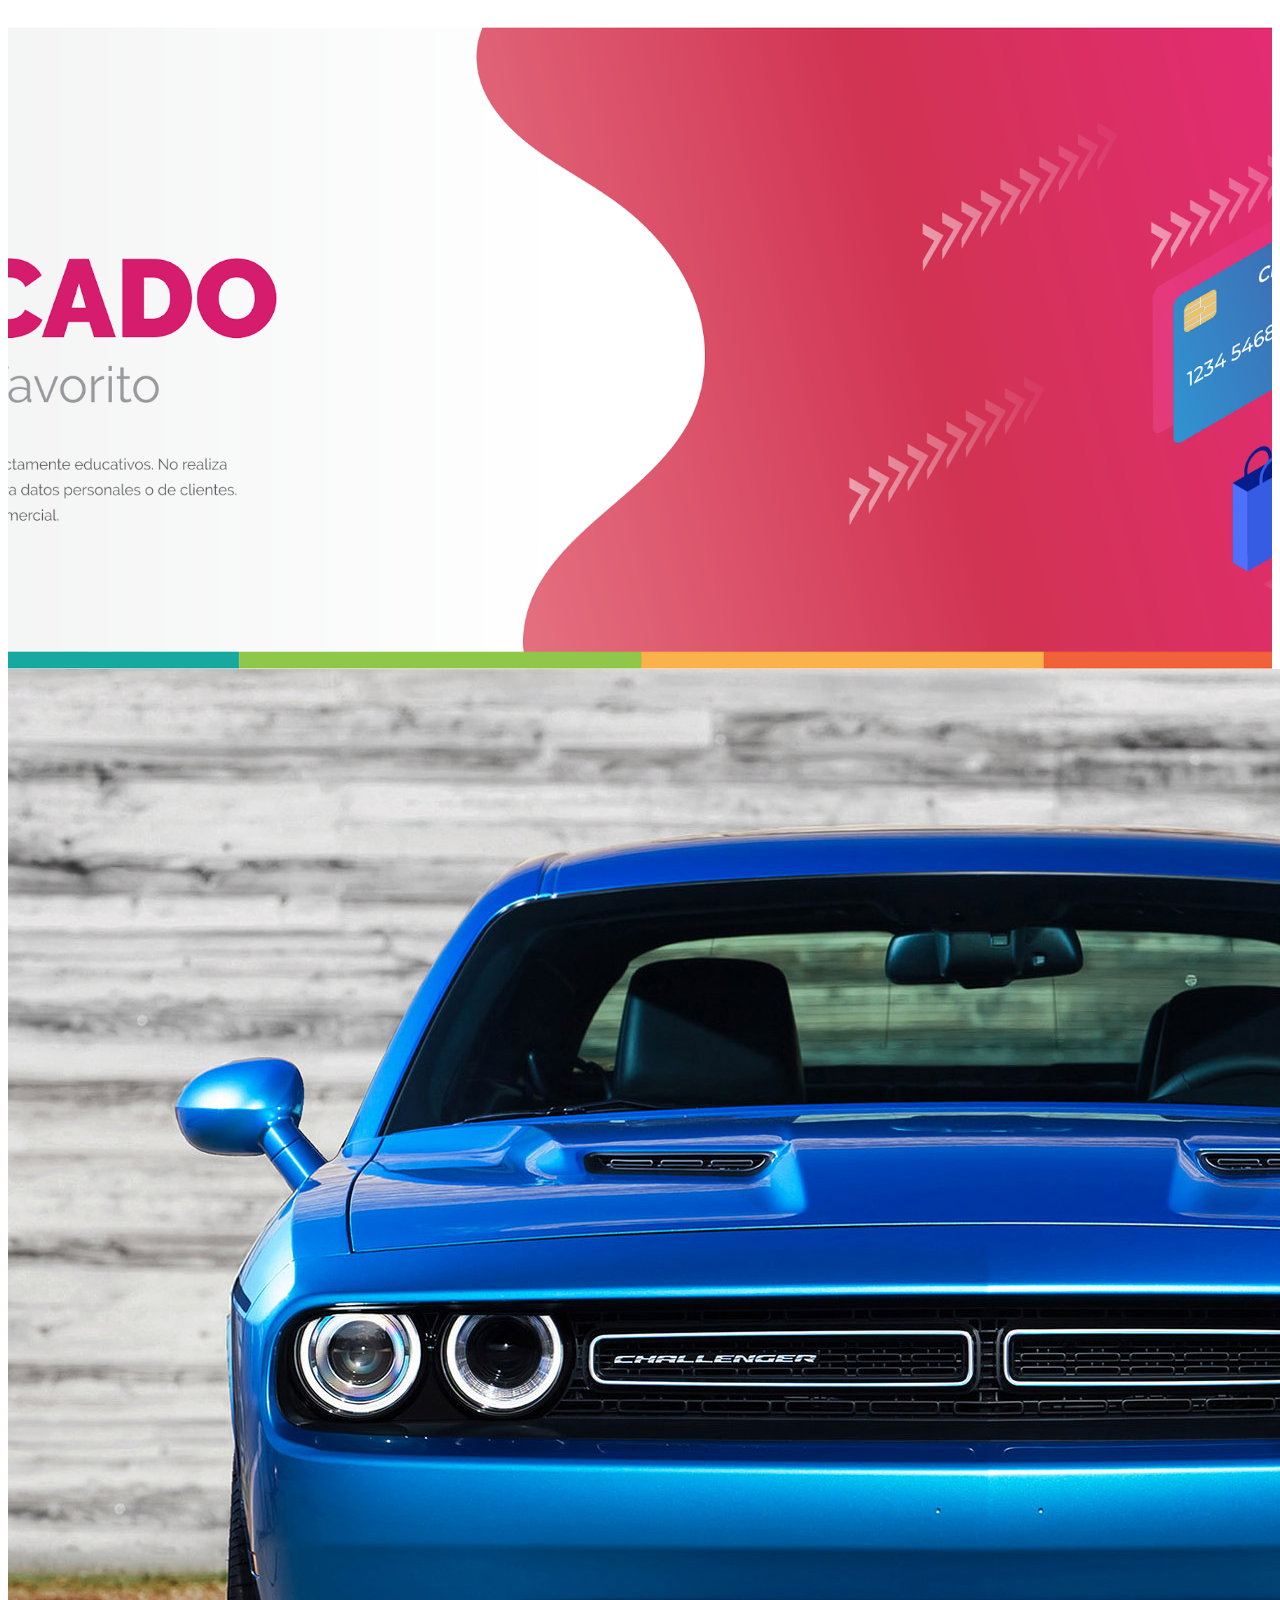
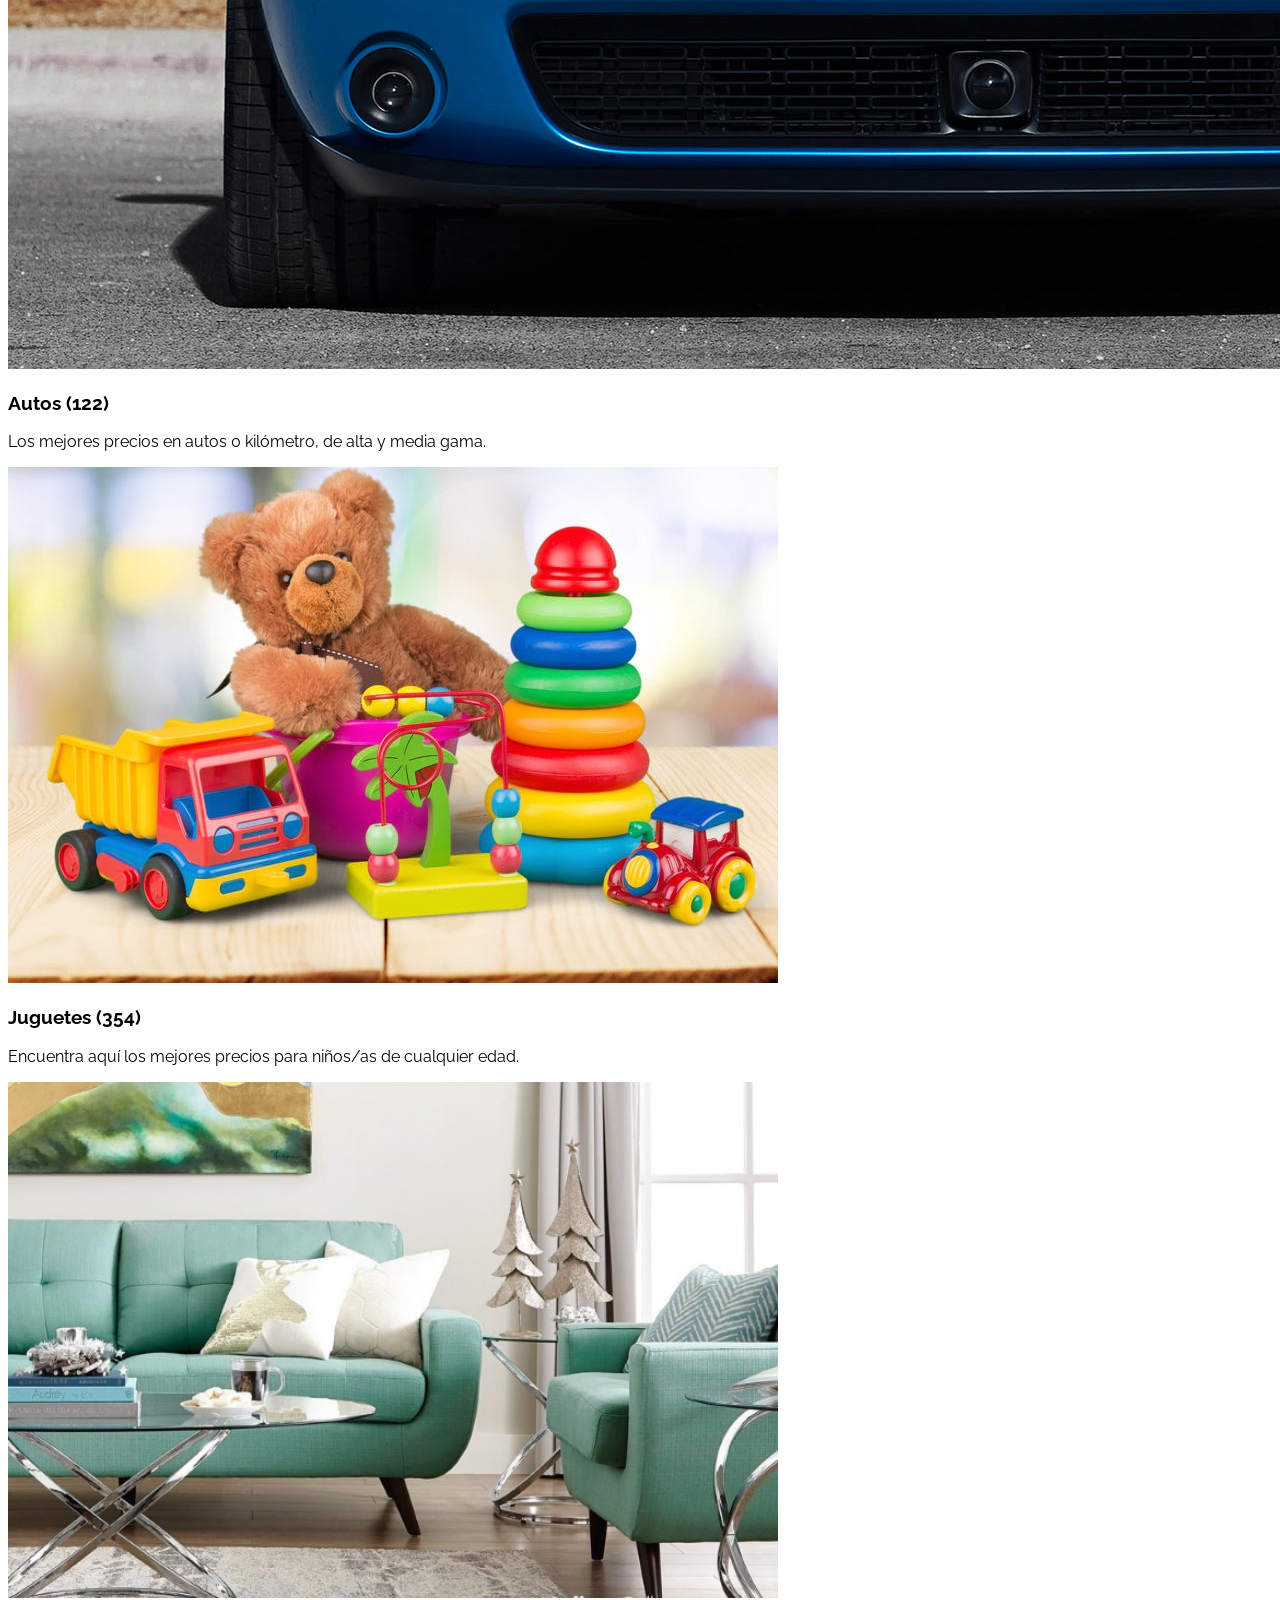
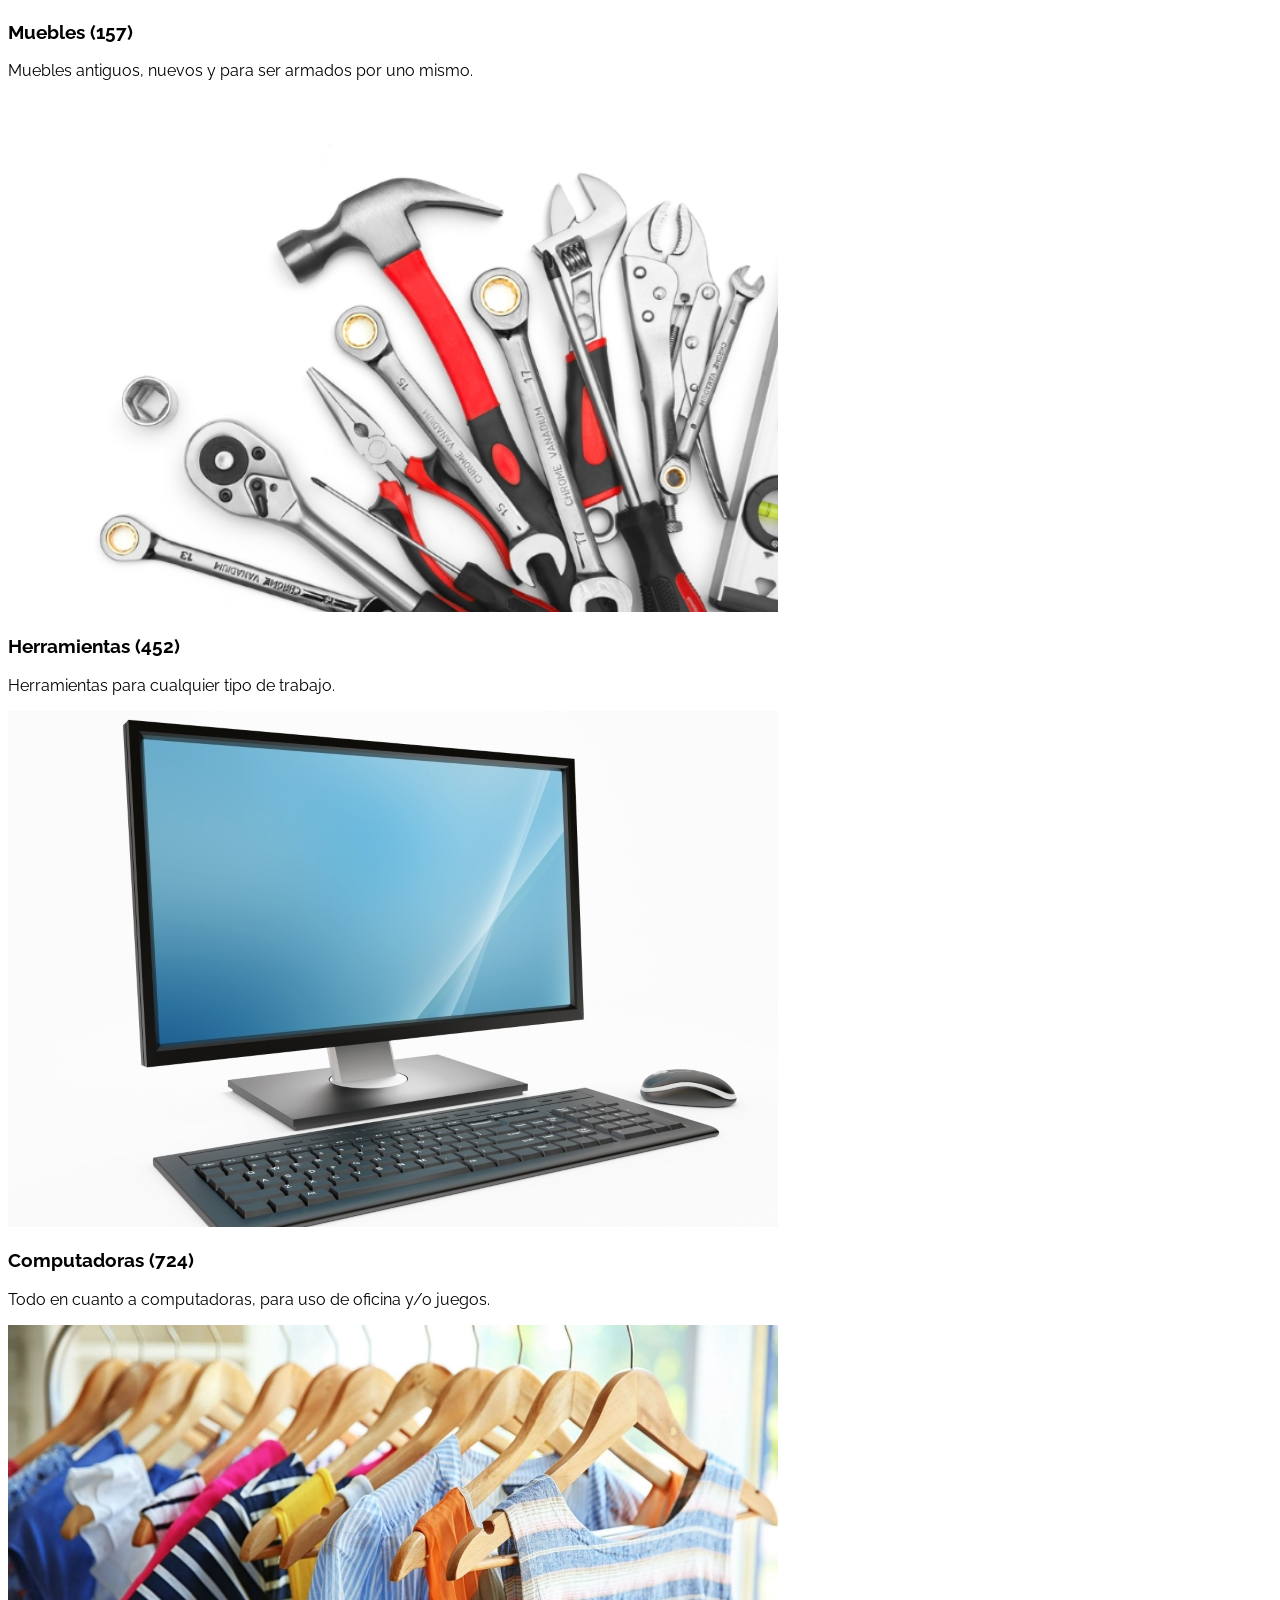
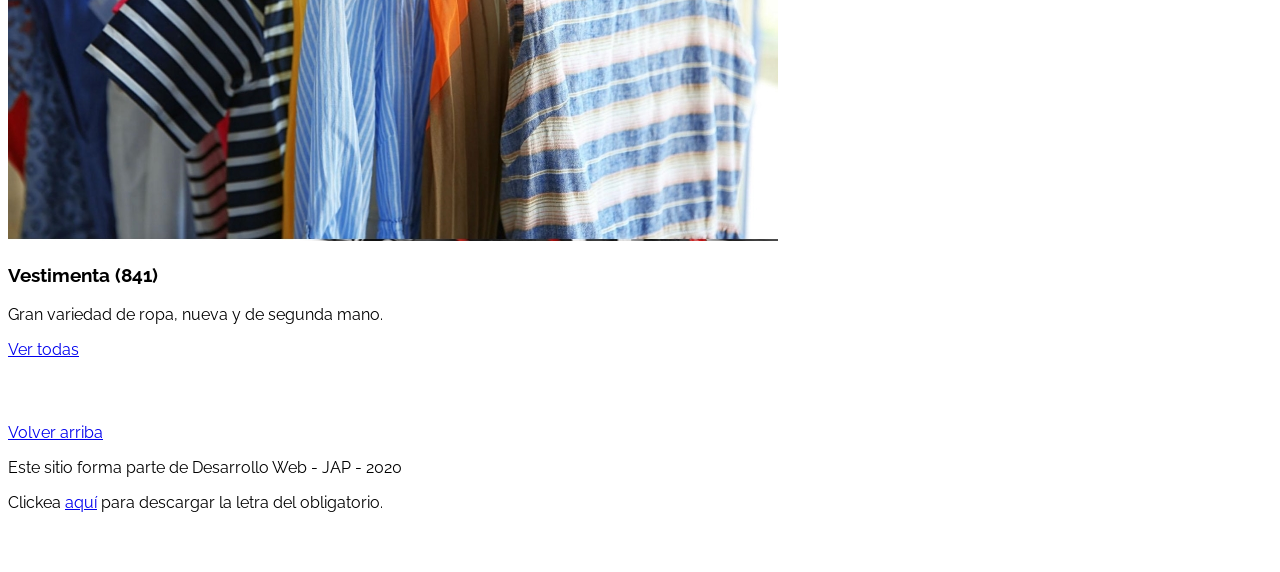
==== index.html @ 67ddc07e "Inicio repositorio Se copiaron los archivos del workspace inicial subido a CREA" ====
<!DOCTYPE html>
<!-- saved from url=(0049)https://getbootstrap.com/docs/4.3/examples/album/ -->
<html lang="en">
  <head>
    <meta http-equiv="Content-Type" content="text/html; charset=UTF-8">
    <meta name="viewport" content="width=device-width, initial-scale=1, shrink-to-fit=no">
    <meta name="description" content="">
    <title>eMercado - Todo lo que busques está aquí</title>

    <link rel="canonical" href="https://getbootstrap.com/docs/4.3/examples/album/">
    <link href="https://fonts.googleapis.com/css?family=Raleway:300,300i,400,400i,700,700i,900,900i" rel="stylesheet">
    <!-- Bootstrap core CSS -->
    <link href="css/bootstrap.min.css" rel="stylesheet">
    <link href="css/styles.css" rel="stylesheet">
  </head>
  <body>
    <nav class="site-header sticky-top py-1 bg-dark">
      <div class="container d-flex flex-column flex-md-row justify-content-between">
        <a class="py-2 d-none d-md-inline-block" href="index.html">Inicio</a>
        <a class="py-2 d-none d-md-inline-block" href="categories.html">Categorías</a>
        <a class="py-2 d-none d-md-inline-block" href="products.html">Productos</a>
        <a class="py-2 d-none d-md-inline-block" href="sell.html">Vender</a>
        <a class="py-2 d-none d-md-inline-block" href="cart.html">Mi carrito</a>
      </div>
    </nav>
    <main role="main">
      <section class="jumbotron text-center">
        <div class="m-5">
          <h1></h1>
        </div>
      </section>
      <div class="album py-5 bg-light">
        <div class="container">
          <div class="row">
            <div class="col-md-4">
              <a href="categories.html" class="card mb-4 shadow-sm custom-card">
                <img class="bd-placeholder-img card-img-top"  src="img/cat1.jpg">
                <h3 class="m-3">Autos (122)</h3>
                <div class="card-body">
                  <p class="card-text">Los mejores precios en autos 0 kilómetro, de alta y media gama.</p>
                </div>
              </a>
            </div>
            <div class="col-md-4">
                <a href="categories.html" class="card mb-4 shadow-sm custom-card">
                  <img class="bd-placeholder-img card-img-top" src="img/cat2.jpg">
                  <h3 class="m-3">Juguetes (354)</h3>
                  <div class="card-body">
                    <p class="card-text">Encuentra aquí los mejores precios para niños/as de cualquier edad.</p>
                  </div>
                </a>
            </div>
            <div class="col-md-4">
                <a href="categories.html" class="card mb-4 shadow-sm custom-card">
                  <img class="bd-placeholder-img card-img-top" src="img/cat3.jpg">
                  <h3 class="m-3">Muebles (157)</h3>
                  <div class="card-body">
                    <p class="card-text">Muebles antiguos, nuevos y para ser armados por uno mismo.</p>
                  </div>
                </a>
            </div>
            <div class="col-md-4">
                <a href="categories.html" class="card mb-4 shadow-sm custom-card">
                  <img class="bd-placeholder-img card-img-top" src="img/cat4.jpg">
                  <h3 class="m-3">Herramientas (452)</h3>
                  <div class="card-body">
                    <p class="card-text">Herramientas para cualquier tipo de trabajo.</p>
                  </div>
                </a>
            </div>
            <div class="col-md-4">
                <a href="categories.html" class="card mb-4 shadow-sm custom-card">
                  <img class="bd-placeholder-img card-img-top" src="img/cat5.jpg">
                  <h3 class="m-3">Computadoras (724)</h3>
                  <div class="card-body">
                    <p class="card-text">Todo en cuanto a computadoras, para uso de oficina y/o juegos.</p>
                  </div>
                </a>
            </div>
            <div class="col-md-4">
                <a href="categories.html" class="card mb-4 shadow-sm custom-card">
                  <img class="bd-placeholder-img card-img-top" src="img/cat6.jpg">
                  <h3 class="m-3">Vestimenta (841)</h3>
                  <div class="card-body">
                    <p class="card-text">Gran variedad de ropa, nueva y de segunda mano.</p>
                  </div>
                </a>
            </div>
          </div>
          <div class="row">
              <a type="button" class="btn btn-light btn-lg btn-block" href="categories.html">Ver todas</a>
          </div>
        </div>
      </div>
    </main>
    <footer class="text-muted">
      <div class="container">
        <p class="float-right">
          <a href="#">Volver arriba</a>
        </p>
        <p>Este sitio forma parte de Desarrollo Web - JAP - 2020</p>
        <p>Clickea <a target="_blank" href="Letra.pdf">aquí</a> para descargar la letra del obligatorio.</p>
      </div>
    </footer>
    <script src="js/jquery-3.4.1.min.js"></script>
    <script src="js/bootstrap.bundle.min.js"></script>
    <script src="js/init.js"></script>
  </body>
</html>
---- css/styles.css ----
.jumbotron, .card-body, .container, .site-header{
    font-family: 'Raleway', serif !important;
}

.jumbotron .display-4{
    font-weight: bold;
}

.jumbotron {
  height: 50vh;
  padding: 5em inherit;
  margin-bottom: 0;
  background-color: #53C0FB;
  background: url('../img/cover_back.png');
  background-size: cover;
  background-position: center;
  background-repeat: no-repeat;
  color: black;
  font-weight: bold;
}

@media (min-width: 768px) {
  .jumbotron {
    padding-top: 6rem;
    padding-bottom: 6rem;
  }
}

.jumbotron p:last-child {
  margin-bottom: 0;
}

.jumbotron-heading {
  font-weight: 300;
}

.jumbotron .container {
  max-width: 40rem;
  background-color: rgba(255, 255, 255, 0.5);
  border-radius: 10px;
  text-shadow: 1px 1px 2px grey;
}

.jumbotron .lead{
  font-size: 38px;
}

footer {
  padding-top: 3rem;
  padding-bottom: 3rem;
}

footer p {
  margin-bottom: .25rem;
}

.site-header a {
  color: white;
  transition: ease-in-out color .15s;
}

.light-text {
  color: white;
}

.site-header .dropdown-menu a {
  color: black;
}

.dropzone{
  border: 2px dashed #0087F7;
  border-radius: 5px;
  background: white;
}

.alert{
  position: fixed;
  top:80px;
  width: 50%;
  left: 50%;
  transform: translate(-50%, 0);
}

.lds-ring {
  display: inline-block;
  position: relative;
  width: 64px;
  height: 64px;
  top:50%;
  left: 50%;
}
.lds-ring div {
  box-sizing: border-box;
  display: block;
  position: absolute;
  width: 51px;
  height: 51px;
  margin: 6px;
  border: 6px solid #fff;
  border-radius: 50%;
  animation: lds-ring 1.2s cubic-bezier(0.5, 0, 0.5, 1) infinite;
  border-color: #fff transparent transparent transparent;
}
.lds-ring div:nth-child(1) {
  animation-delay: -0.45s;
}
.lds-ring div:nth-child(2) {
  animation-delay: -0.3s;
}
.lds-ring div:nth-child(3) {
  animation-delay: -0.15s;
}
@keyframes lds-ring {
  0% {
    transform: rotate(0deg);
  }
  100% {
    transform: rotate(360deg);
  }
}

#spinner-wrapper{
  position: fixed;
  background-color: rgba(0,0,0,0.5);
  width:100%;
  height: 100%;
  top:0;
  left:0;
  z-index: 1021;
  display: none;
}

a.custom-card,
a.custom-card:hover {
  color: inherit;
  text-decoration: inherit;
}

.checked {
  color: orange;
}
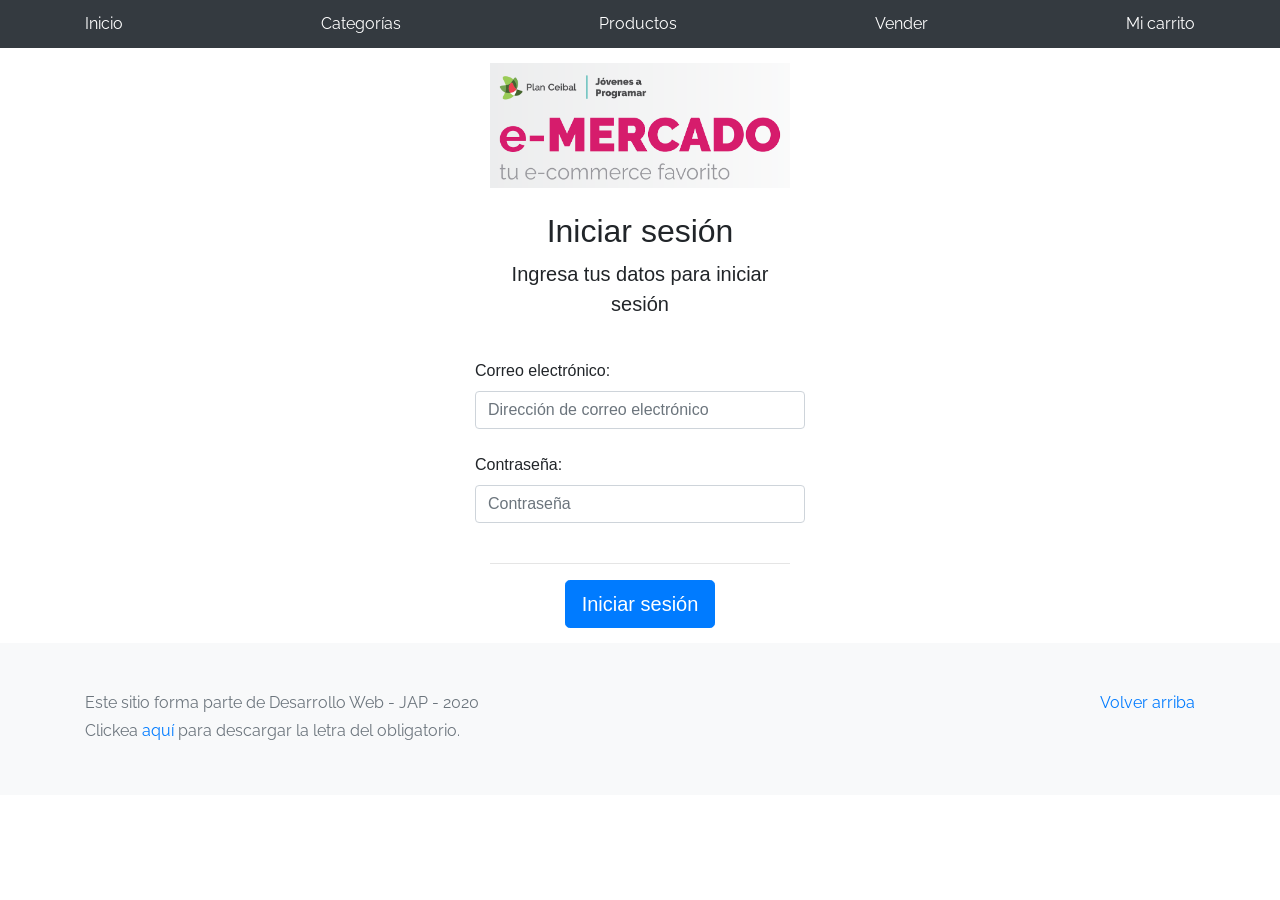
==== commit 4fe0af82: "Entrega 1 -Añadidos datos de productos en products.html. -Añadida pantalla de login como página prin" ====
--- a/index.html
+++ b/index.html
@@ -1,8 +1,9 @@
 <!DOCTYPE html>
 <!-- saved from url=(0049)https://getbootstrap.com/docs/4.3/examples/album/ -->
 <html lang="en">
-  <head>
-    <meta http-equiv="Content-Type" content="text/html; charset=UTF-8">
+
+<head>
+    <meta http-equiv="Content-Type" content="text/html" charset="UTF-8">
     <meta name="viewport" content="width=device-width, initial-scale=1, shrink-to-fit=no">
     <meta name="description" content="">
     <title>eMercado - Todo lo que busques está aquí</title>
@@ -12,98 +13,78 @@
     <!-- Bootstrap core CSS -->
     <link href="css/bootstrap.min.css" rel="stylesheet">
     <link href="css/styles.css" rel="stylesheet">
-  </head>
-  <body>
+    <style>
+        /*
+        html,
+        body {
+            height: 100%;
+        }
+        
+        body {
+            display: -ms-flexbox;
+            display: flex;
+            -ms-flex-align: center;
+            align-items: center;
+            padding-top: 40px;
+            padding-bottom: 40px;
+            background-color: #f5f5f5;
+        }        
+        */
+        
+        .signin {
+            width: 100%;
+            max-width: 330px;
+            padding: 15px;
+            margin: auto;
+        }
+    </style>
+
+</head>
+
+<body>
     <nav class="site-header sticky-top py-1 bg-dark">
-      <div class="container d-flex flex-column flex-md-row justify-content-between">
-        <a class="py-2 d-none d-md-inline-block" href="index.html">Inicio</a>
-        <a class="py-2 d-none d-md-inline-block" href="categories.html">Categorías</a>
-        <a class="py-2 d-none d-md-inline-block" href="products.html">Productos</a>
-        <a class="py-2 d-none d-md-inline-block" href="sell.html">Vender</a>
-        <a class="py-2 d-none d-md-inline-block" href="cart.html">Mi carrito</a>
-      </div>
+        <div class="container d-flex flex-column flex-md-row justify-content-between">
+            <a class="py-2 d-none d-md-inline-block" href="main-page.html">Inicio</a>
+            <a class="py-2 d-none d-md-inline-block" href="categories.html">Categorías</a>
+            <a class="py-2 d-none d-md-inline-block" href="products.html">Productos</a>
+            <a class="py-2 d-none d-md-inline-block" href="sell.html">Vender</a>
+            <a class="py-2 d-none d-md-inline-block" href="cart.html">Mi carrito</a>
+        </div>
     </nav>
-    <main role="main">
-      <section class="jumbotron text-center">
-        <div class="m-5">
-          <h1></h1>
+    <div class="text-center">
+        <div class="signin">
+            <img class="img-fluid" src="img/login.png" alt="Logo de e-Mercado">
+            <br>
+            <br>
+            <h2>Iniciar sesión</h2>
+            <p class="lead">Ingresa tus datos para iniciar sesión</p><br>
+            <div class="row">
+                <label for="inputEmail">Correo electrónico: </label>
+                <input type="email" id="inputEmail" class="form-control" placeholder="Dirección de correo electrónico">
+            </div>
+            <br>
+            <div class="row">
+                <label for="inputPassword">Contraseña: </label>
+                <input type="password" id="inputPassword" class="form-control" placeholder="Contraseña">
+            </div>
+            <br>
+            <hr>
+            <button id="submitBtn" class="btn btn-primary btn-lg">Iniciar sesión</button>
         </div>
-      </section>
-      <div class="album py-5 bg-light">
+    </div>
+    <footer class="text-muted bg-light">
         <div class="container">
-          <div class="row">
-            <div class="col-md-4">
-              <a href="categories.html" class="card mb-4 shadow-sm custom-card">
-                <img class="bd-placeholder-img card-img-top"  src="img/cat1.jpg">
-                <h3 class="m-3">Autos (122)</h3>
-                <div class="card-body">
-                  <p class="card-text">Los mejores precios en autos 0 kilómetro, de alta y media gama.</p>
-                </div>
-              </a>
-            </div>
-            <div class="col-md-4">
-                <a href="categories.html" class="card mb-4 shadow-sm custom-card">
-                  <img class="bd-placeholder-img card-img-top" src="img/cat2.jpg">
-                  <h3 class="m-3">Juguetes (354)</h3>
-                  <div class="card-body">
-                    <p class="card-text">Encuentra aquí los mejores precios para niños/as de cualquier edad.</p>
-                  </div>
-                </a>
-            </div>
-            <div class="col-md-4">
-                <a href="categories.html" class="card mb-4 shadow-sm custom-card">
-                  <img class="bd-placeholder-img card-img-top" src="img/cat3.jpg">
-                  <h3 class="m-3">Muebles (157)</h3>
-                  <div class="card-body">
-                    <p class="card-text">Muebles antiguos, nuevos y para ser armados por uno mismo.</p>
-                  </div>
-                </a>
-            </div>
-            <div class="col-md-4">
-                <a href="categories.html" class="card mb-4 shadow-sm custom-card">
-                  <img class="bd-placeholder-img card-img-top" src="img/cat4.jpg">
-                  <h3 class="m-3">Herramientas (452)</h3>
-                  <div class="card-body">
-                    <p class="card-text">Herramientas para cualquier tipo de trabajo.</p>
-                  </div>
-                </a>
-            </div>
-            <div class="col-md-4">
-                <a href="categories.html" class="card mb-4 shadow-sm custom-card">
-                  <img class="bd-placeholder-img card-img-top" src="img/cat5.jpg">
-                  <h3 class="m-3">Computadoras (724)</h3>
-                  <div class="card-body">
-                    <p class="card-text">Todo en cuanto a computadoras, para uso de oficina y/o juegos.</p>
-                  </div>
-                </a>
-            </div>
-            <div class="col-md-4">
-                <a href="categories.html" class="card mb-4 shadow-sm custom-card">
-                  <img class="bd-placeholder-img card-img-top" src="img/cat6.jpg">
-                  <h3 class="m-3">Vestimenta (841)</h3>
-                  <div class="card-body">
-                    <p class="card-text">Gran variedad de ropa, nueva y de segunda mano.</p>
-                  </div>
-                </a>
-            </div>
-          </div>
-          <div class="row">
-              <a type="button" class="btn btn-light btn-lg btn-block" href="categories.html">Ver todas</a>
-          </div>
+            <p class="float-right">
+                <a href="#">Volver arriba</a>
+            </p>
+            <p>Este sitio forma parte de Desarrollo Web - JAP - 2020</p>
+            <p>Clickea <a target="_blank" href="Letra.pdf">aquí</a> para descargar la letra del obligatorio.</p>
         </div>
-      </div>
-    </main>
-    <footer class="text-muted">
-      <div class="container">
-        <p class="float-right">
-          <a href="#">Volver arriba</a>
-        </p>
-        <p>Este sitio forma parte de Desarrollo Web - JAP - 2020</p>
-        <p>Clickea <a target="_blank" href="Letra.pdf">aquí</a> para descargar la letra del obligatorio.</p>
-      </div>
     </footer>
-    <script src="js/jquery-3.4.1.min.js"></script>
-    <script src="js/bootstrap.bundle.min.js"></script>
     <script src="js/init.js"></script>
-  </body>
+    <script src="js/login.js"></script>
+</body>
+
+
+
 </html>
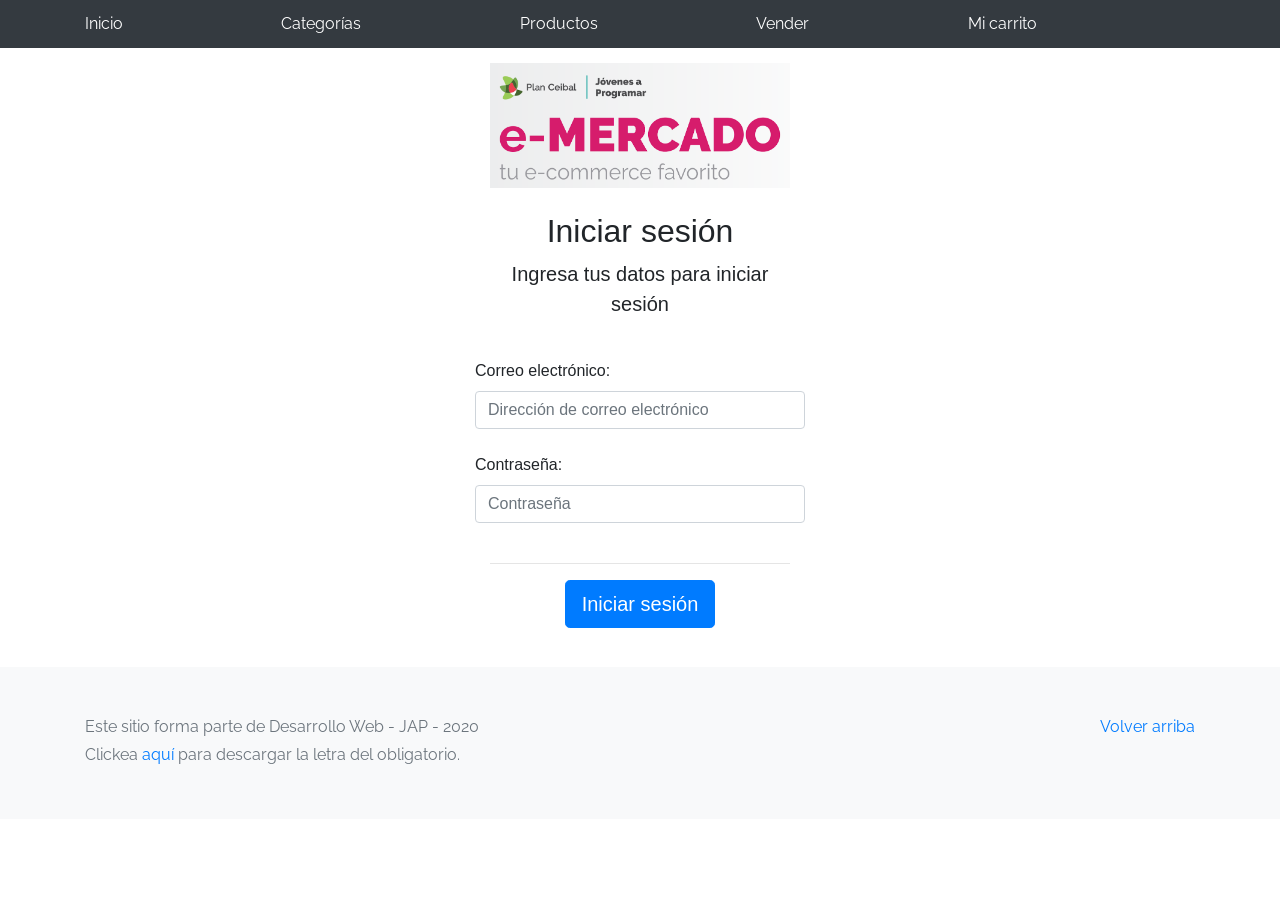
==== commit 1129d43f: "Entrega 2 -Añadidos filtros de precio mínimo y máximo en products.html. -Añadidos botones para orden" ====
--- a/index.html
+++ b/index.html
@@ -49,6 +49,9 @@
             <a class="py-2 d-none d-md-inline-block" href="products.html">Productos</a>
             <a class="py-2 d-none d-md-inline-block" href="sell.html">Vender</a>
             <a class="py-2 d-none d-md-inline-block" href="cart.html">Mi carrito</a>
+            <a class="py-2 d-none d-md-inline-block infoUser" style="display: none;">
+                <label id="user" style="display: inline; color: white;">
+            </a>
         </div>
     </nav>
     <div class="text-center">
@@ -61,28 +64,29 @@
             <div class="row">
                 <label for="inputEmail">Correo electrónico: </label>
                 <input type="email" id="inputEmail" class="form-control" placeholder="Dirección de correo electrónico">
+        </div>
+        <br>
+        <div class="row">
+            <label for="inputPassword">Contraseña: </label>
+            <input type="password" id="inputPassword" class="form-control" placeholder="Contraseña">
+        </div>
+        <br>
+        <hr>
+        <button id="submitBtn" class="btn btn-primary btn-lg">Iniciar sesión</button>
+        </div>
+        <br>
+        </div>
+        <footer class="text-muted bg-light">
+            <div class="container">
+                <p class="float-right">
+                    <a href="#">Volver arriba</a>
+                </p>
+                <p>Este sitio forma parte de Desarrollo Web - JAP - 2020</p>
+                <p>Clickea <a target="_blank" href="Letra.pdf">aquí</a> para descargar la letra del obligatorio.</p>
             </div>
-            <br>
-            <div class="row">
-                <label for="inputPassword">Contraseña: </label>
-                <input type="password" id="inputPassword" class="form-control" placeholder="Contraseña">
-            </div>
-            <br>
-            <hr>
-            <button id="submitBtn" class="btn btn-primary btn-lg">Iniciar sesión</button>
-        </div>
-    </div>
-    <footer class="text-muted bg-light">
-        <div class="container">
-            <p class="float-right">
-                <a href="#">Volver arriba</a>
-            </p>
-            <p>Este sitio forma parte de Desarrollo Web - JAP - 2020</p>
-            <p>Clickea <a target="_blank" href="Letra.pdf">aquí</a> para descargar la letra del obligatorio.</p>
-        </div>
-    </footer>
-    <script src="js/init.js"></script>
-    <script src="js/login.js"></script>
+        </footer>
+        <script src="js/init.js"></script>
+        <script src="js/login.js"></script>
 </body>
 
 
--- a/css/styles.css
+++ b/css/styles.css
@@ -1,141 +1,149 @@
-.jumbotron, .card-body, .container, .site-header{
+.jumbotron,
+.card-body,
+.container,
+.site-header {
     font-family: 'Raleway', serif !important;
 }
 
-.jumbotron .display-4{
+.jumbotron .display-4 {
     font-weight: bold;
 }
 
 .jumbotron {
-  height: 50vh;
-  padding: 5em inherit;
-  margin-bottom: 0;
-  background-color: #53C0FB;
-  background: url('../img/cover_back.png');
-  background-size: cover;
-  background-position: center;
-  background-repeat: no-repeat;
-  color: black;
-  font-weight: bold;
+    height: 50vh;
+    padding: 5em inherit;
+    margin-bottom: 0;
+    background-color: #53C0FB;
+    background: url('../img/cover_back.png');
+    background-size: cover;
+    background-position: center;
+    background-repeat: no-repeat;
+    color: black;
+    font-weight: bold;
 }
 
 @media (min-width: 768px) {
-  .jumbotron {
-    padding-top: 6rem;
-    padding-bottom: 6rem;
-  }
+    .jumbotron {
+        padding-top: 6rem;
+        padding-bottom: 6rem;
+    }
 }
 
 .jumbotron p:last-child {
-  margin-bottom: 0;
+    margin-bottom: 0;
 }
 
 .jumbotron-heading {
-  font-weight: 300;
+    font-weight: 300;
 }
 
 .jumbotron .container {
-  max-width: 40rem;
-  background-color: rgba(255, 255, 255, 0.5);
-  border-radius: 10px;
-  text-shadow: 1px 1px 2px grey;
+    max-width: 40rem;
+    background-color: rgba(255, 255, 255, 0.5);
+    border-radius: 10px;
+    text-shadow: 1px 1px 2px grey;
 }
 
-.jumbotron .lead{
-  font-size: 38px;
+.jumbotron .lead {
+    font-size: 38px;
 }
 
 footer {
-  padding-top: 3rem;
-  padding-bottom: 3rem;
+    padding-top: 3rem;
+    padding-bottom: 3rem;
 }
 
 footer p {
-  margin-bottom: .25rem;
+    margin-bottom: .25rem;
 }
 
 .site-header a {
-  color: white;
-  transition: ease-in-out color .15s;
+    color: white;
+    transition: ease-in-out color .15s;
 }
 
 .light-text {
-  color: white;
+    color: white;
 }
 
 .site-header .dropdown-menu a {
-  color: black;
+    color: black;
 }
 
-.dropzone{
-  border: 2px dashed #0087F7;
-  border-radius: 5px;
-  background: white;
+.dropzone {
+    border: 2px dashed #0087F7;
+    border-radius: 5px;
+    background: white;
 }
 
-.alert{
-  position: fixed;
-  top:80px;
-  width: 50%;
-  left: 50%;
-  transform: translate(-50%, 0);
+.alert {
+    position: fixed;
+    top: 80px;
+    width: 50%;
+    left: 50%;
+    transform: translate(-50%, 0);
 }
 
 .lds-ring {
-  display: inline-block;
-  position: relative;
-  width: 64px;
-  height: 64px;
-  top:50%;
-  left: 50%;
-}
-.lds-ring div {
-  box-sizing: border-box;
-  display: block;
-  position: absolute;
-  width: 51px;
-  height: 51px;
-  margin: 6px;
-  border: 6px solid #fff;
-  border-radius: 50%;
-  animation: lds-ring 1.2s cubic-bezier(0.5, 0, 0.5, 1) infinite;
-  border-color: #fff transparent transparent transparent;
-}
-.lds-ring div:nth-child(1) {
-  animation-delay: -0.45s;
-}
-.lds-ring div:nth-child(2) {
-  animation-delay: -0.3s;
-}
-.lds-ring div:nth-child(3) {
-  animation-delay: -0.15s;
-}
-@keyframes lds-ring {
-  0% {
-    transform: rotate(0deg);
-  }
-  100% {
-    transform: rotate(360deg);
-  }
+    display: inline-block;
+    position: relative;
+    width: 64px;
+    height: 64px;
+    top: 50%;
+    left: 50%;
 }
 
-#spinner-wrapper{
-  position: fixed;
-  background-color: rgba(0,0,0,0.5);
-  width:100%;
-  height: 100%;
-  top:0;
-  left:0;
-  z-index: 1021;
-  display: none;
+.lds-ring div {
+    box-sizing: border-box;
+    display: block;
+    position: absolute;
+    width: 51px;
+    height: 51px;
+    margin: 6px;
+    border: 6px solid #fff;
+    border-radius: 50%;
+    animation: lds-ring 1.2s cubic-bezier(0.5, 0, 0.5, 1) infinite;
+    border-color: #fff transparent transparent transparent;
+}
+
+.lds-ring div:nth-child(1) {
+    animation-delay: -0.45s;
+}
+
+.lds-ring div:nth-child(2) {
+    animation-delay: -0.3s;
+}
+
+.lds-ring div:nth-child(3) {
+    animation-delay: -0.15s;
+}
+
+@keyframes lds-ring {
+    0% {
+        transform: rotate(0deg);
+    }
+    100% {
+        transform: rotate(360deg);
+    }
+}
+
+#spinner-wrapper {
+    position: fixed;
+    background-color: rgba(0, 0, 0, 0.5);
+    width: 100%;
+    height: 100%;
+    top: 0;
+    left: 0;
+    z-index: 1021;
+    display: none;
 }
 
 a.custom-card,
 a.custom-card:hover {
-  color: inherit;
-  text-decoration: inherit;
+    color: inherit;
+    text-decoration: inherit;
 }
 
 .checked {
-  color: orange;
+    color: orange;
 }
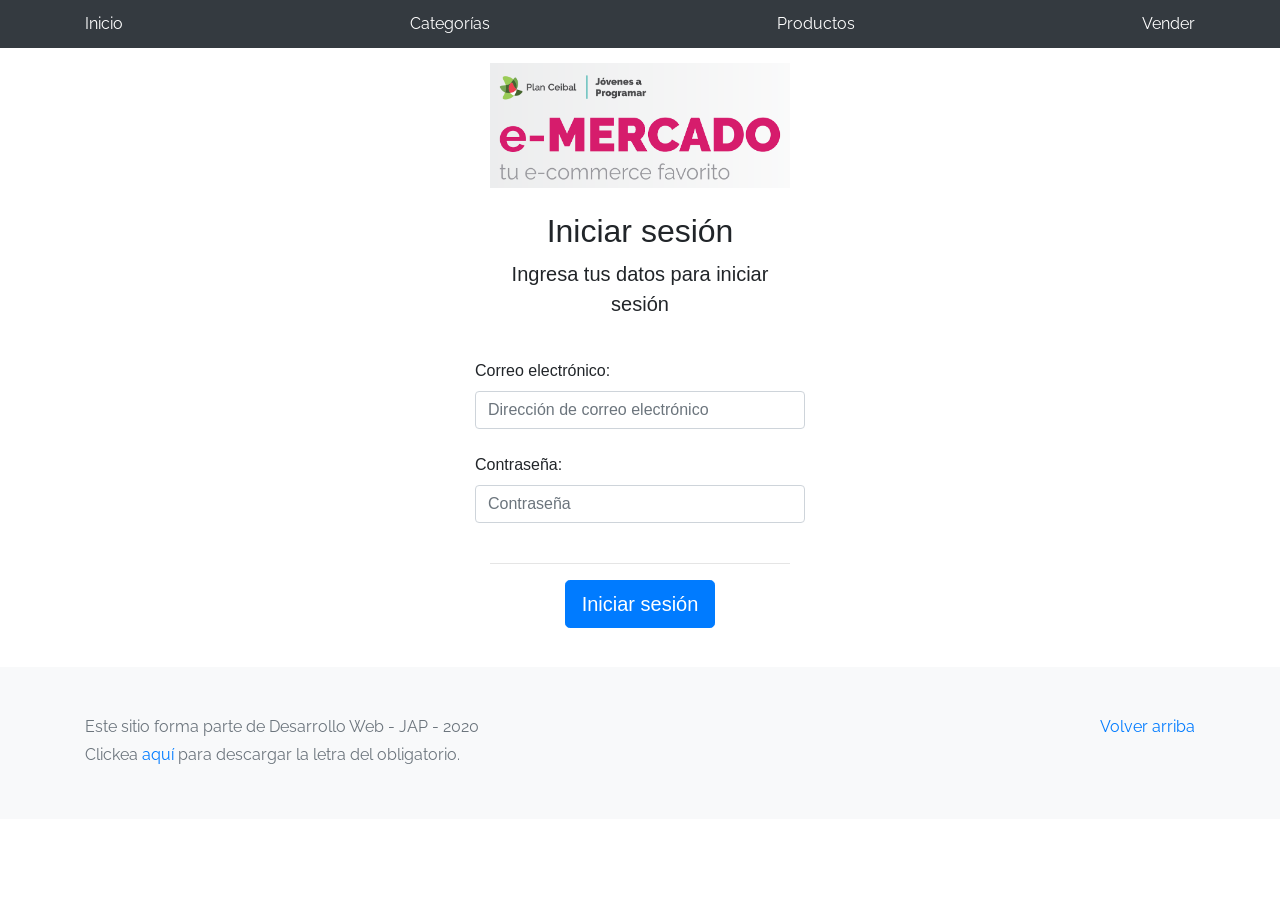
==== commit 29015b92: "Entrega 4 -Agregados productos relacionados en product-info.html y product-info.js. -Modificado usua" ====
--- a/index.html
+++ b/index.html
@@ -48,10 +48,9 @@
             <a class="py-2 d-none d-md-inline-block" href="categories.html">Categorías</a>
             <a class="py-2 d-none d-md-inline-block" href="products.html">Productos</a>
             <a class="py-2 d-none d-md-inline-block" href="sell.html">Vender</a>
+            <!--
             <a class="py-2 d-none d-md-inline-block" href="cart.html">Mi carrito</a>
-            <a class="py-2 d-none d-md-inline-block infoUser" style="display: none;">
-                <label id="user" style="display: inline; color: white;">
-            </a>
+            -->
         </div>
     </nav>
     <div class="text-center">
@@ -64,31 +63,29 @@
             <div class="row">
                 <label for="inputEmail">Correo electrónico: </label>
                 <input type="email" id="inputEmail" class="form-control" placeholder="Dirección de correo electrónico">
+            </div>
+            <br>
+            <div class="row">
+                <label for="inputPassword">Contraseña: </label>
+                <input type="password" id="inputPassword" class="form-control" placeholder="Contraseña">
+            </div>
+            <br>
+            <hr>
+            <button id="submitBtn" class="btn btn-primary btn-lg">Iniciar sesión</button>
         </div>
         <br>
-        <div class="row">
-            <label for="inputPassword">Contraseña: </label>
-            <input type="password" id="inputPassword" class="form-control" placeholder="Contraseña">
+    </div>
+    <footer class="text-muted bg-light">
+        <div class="container">
+            <p class="float-right">
+                <a href="#">Volver arriba</a>
+            </p>
+            <p>Este sitio forma parte de Desarrollo Web - JAP - 2020</p>
+            <p>Clickea <a target="_blank" href="Letra.pdf">aquí</a> para descargar la letra del obligatorio.</p>
         </div>
-        <br>
-        <hr>
-        <button id="submitBtn" class="btn btn-primary btn-lg">Iniciar sesión</button>
-        </div>
-        <br>
-        </div>
-        <footer class="text-muted bg-light">
-            <div class="container">
-                <p class="float-right">
-                    <a href="#">Volver arriba</a>
-                </p>
-                <p>Este sitio forma parte de Desarrollo Web - JAP - 2020</p>
-                <p>Clickea <a target="_blank" href="Letra.pdf">aquí</a> para descargar la letra del obligatorio.</p>
-            </div>
-        </footer>
-        <script src="js/init.js"></script>
-        <script src="js/login.js"></script>
+    </footer>
+    <script src="js/init.js"></script>
+    <script src="js/login.js"></script>
 </body>
 
-
-
 </html>
